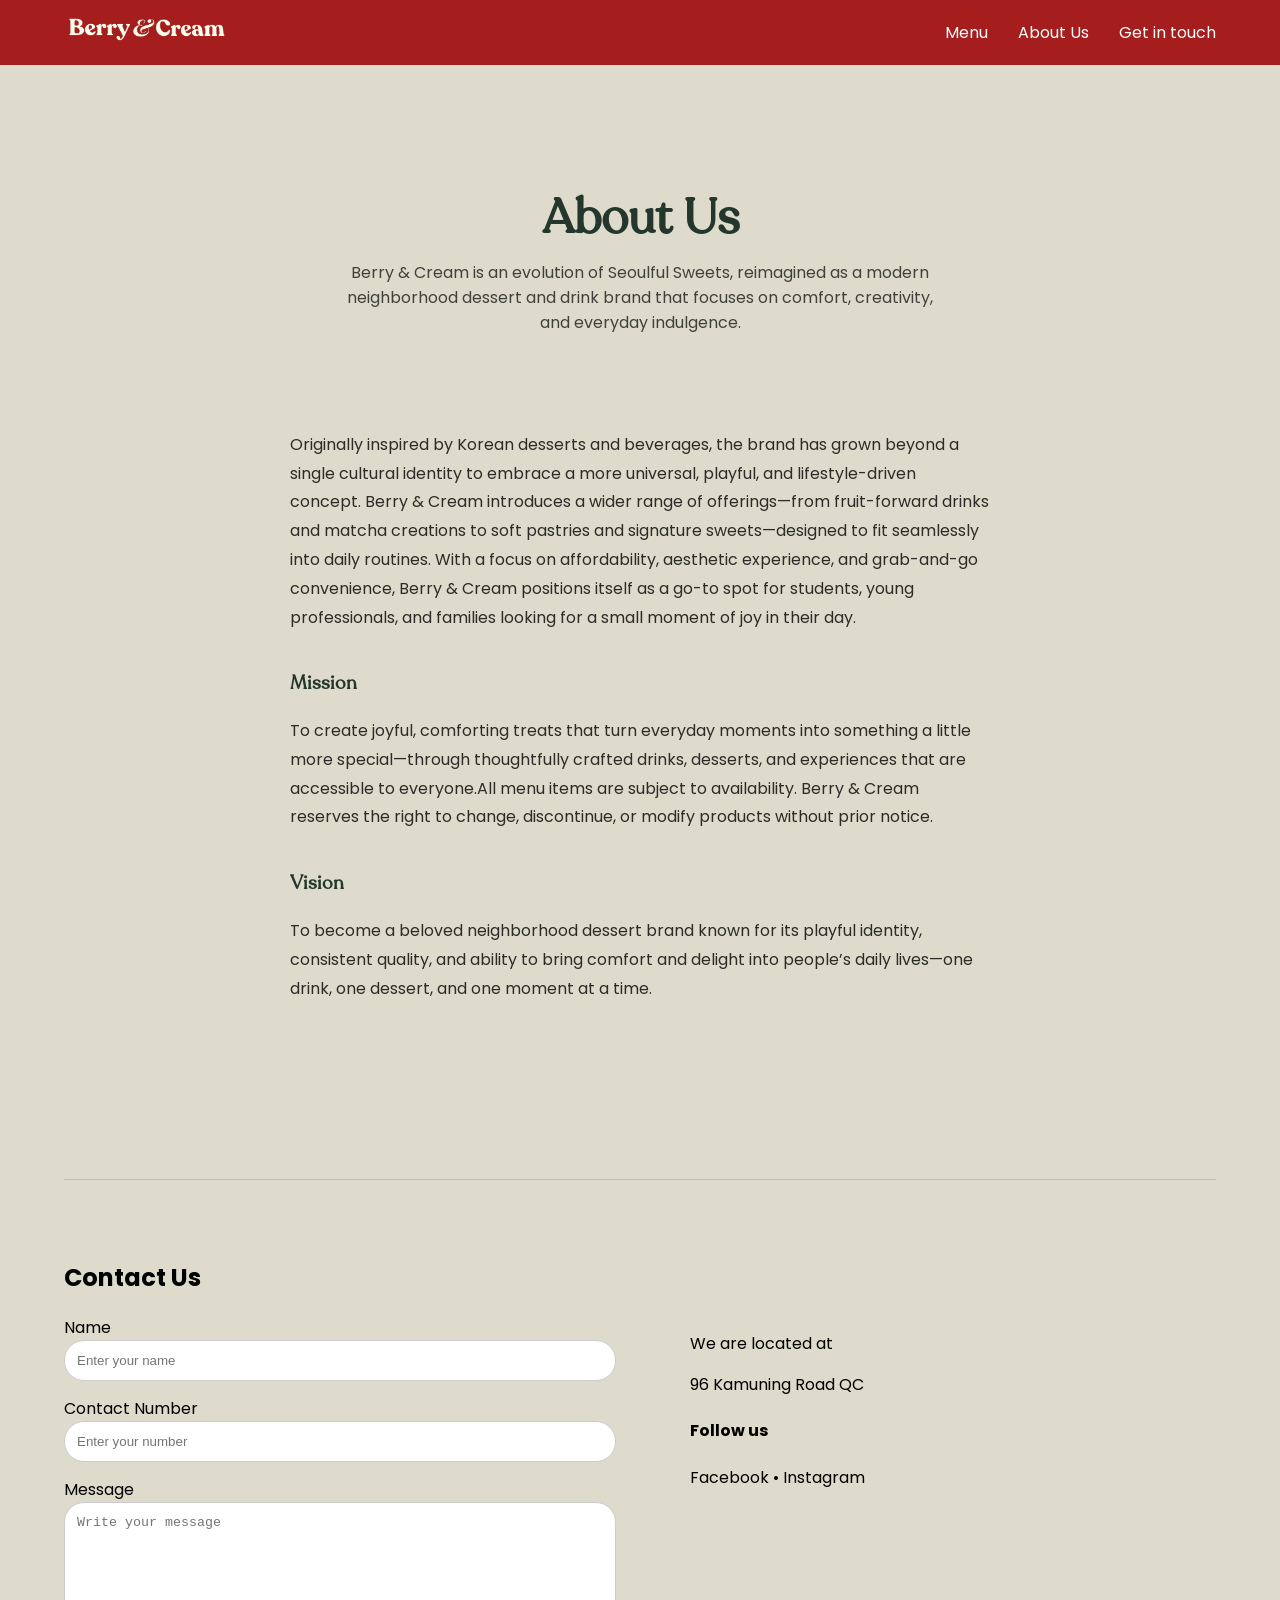
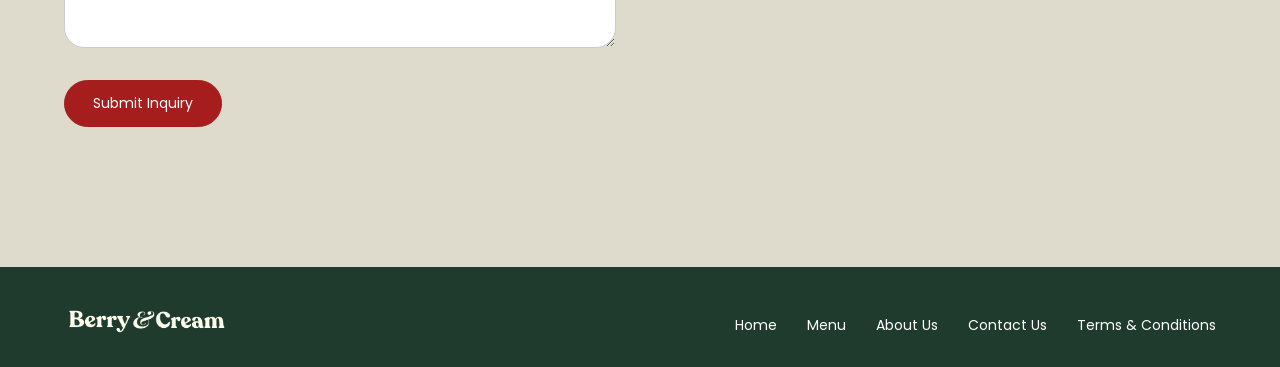
==== about.html @ bf527e6a "Add files via upload" ====
<!DOCTYPE html>
<html lang="en">

<head>

<meta charset="UTF-8">
<meta name="viewport" content="width=device-width, initial-scale=1.0">

<title>Berry & Cream</title>

<link href="https://fonts.googleapis.com/css2?family=Poppins:wght@300;400;500;600;700&display=swap" rel="stylesheet">

<link rel="stylesheet" href="style/style.css">

</head>

<body>

<!-- NAVBAR -->

<nav class="navbar">

<div class="container nav-container">

<div class="logo">
<a href="#">
<img src="images/logo.png" alt="Berry & Cream Logo">
</a>
</div>

<div class="burger" onclick="toggleMenu()">
<div></div>
<div></div>
<div></div>
</div>

<ul class="nav-links" id="navLinks">
<li><a href="menu.html">Menu</a></li>
<li><a href="about.html">About Us</a></li>
<li><a href="#contact">Get in touch</a></li>
</ul>

</div>

</nav>


<!-- TERMS HERO -->

<section class="terms-hero container">

<h1>About Us</h1>

<p class="terms-subtitle">
Berry & Cream is an evolution of Seoulful Sweets, reimagined as a modern neighborhood dessert and drink brand that focuses on comfort, creativity, and everyday indulgence.
</p>

</section>


<!-- TERMS CONTENT -->

<section class="terms container">

<div class="terms-content">

<p>
Originally inspired by Korean desserts and beverages, the brand has grown beyond a single cultural identity to embrace a more universal, playful, and lifestyle-driven concept. Berry & Cream introduces a wider range of offerings—from fruit-forward drinks and matcha creations to soft pastries and signature sweets—designed to fit seamlessly into daily routines.

With a focus on affordability, aesthetic experience, and grab-and-go convenience, Berry & Cream positions itself as a go-to spot for students, young professionals, and families looking for a small moment of joy in their day.
</p>

<h3>Mission</h3>
<p>
To create joyful, comforting treats that turn everyday moments into something a little more special—through thoughtfully crafted drinks, desserts, and experiences that are accessible to everyone.All menu items are subject to availability. Berry & Cream reserves the right
to change, discontinue, or modify products without prior notice.
</p>

<h3>Vision</h3>
<p>
To become a beloved neighborhood dessert brand known for its playful identity, consistent quality, and ability to bring comfort and delight into people’s daily lives—one drink, one dessert, and one moment at a time.
</p>

</div>

</section>





<!-- CONTACT -->

<section id="contact" class="contact container">

<h2>Contact Us</h2>

<div class="contact-grid">

<div class="contact-form">

<label>Name</label>
<input type="text" placeholder="Enter your name">

<label>Contact Number</label>
<input type="text" placeholder="Enter your number">

<label>Message</label>
<textarea placeholder="Write your message"></textarea>

<button class="contact-btn">Submit Inquiry</button>

</div>

<div class="contact-info">

<p>We are located at</p>
<p>96 Kamuning Road QC</p>

<h4>Follow us</h4>

<p>Facebook • Instagram</p>

</div>

</div>

</section>

<!-- FOOTER -->

<footer class="footer">

<div class="container footer-grid">

<div class="logo">
<a href="#">
<img src="images/logo.png" alt="Berry & Cream Logo">
</a>
</div>

<ul class="footer-links">
<li><a href="index.html">Home</a></li>
<li><a href="menu.html">Menu</a></li>
<li><a href="about.html">About Us</a></li>
<li><a href="index.html#contact">Contact Us</a></li>
<li><a href="terms.html">Terms & Conditions</a></li>

</ul>

</div>

</footer>

</body>

</html>
---- style/style.css ----
/* FONT */

@font-face {
  font-family: 'Recoleta';
  src: url('../fonts/Recoleta-RegularDEMO.otf') format('opentype');
  font-weight: normal;
  font-style: normal;
}

/* GLOBAL */

body{
margin:0;
font-family:'Poppins', sans-serif;
background:#dedbcc;
}

html{
scroll-behavior:smooth;
}

img{
max-width:100%;
height:auto;
}

/* CONTAINER */

.container{
width:1200px;
max-width:90%;
margin:auto;
}

/* NAVBAR */

.navbar{
background:#a51d1d;
padding:15px 0;
}

.nav-container{
display:flex;
justify-content:space-between;
align-items:center;
}

.logo img{
height:28px;
}

.nav-links{
display:flex;
gap:30px;
list-style:none;
margin:0;
padding:0;
}

.nav-links a{
color:white;
text-decoration:none;
font-size:16px;
}

.nav-links a:hover{
opacity:0.8;
}

/* HERO */

.hero{
background-image:url("../images/cake-hero.png");
background-size:cover;
background-position:70% center;
background-repeat:no-repeat;

height:520px;

border-radius:25px;

display:flex;
align-items:center;

padding-left:80px;
margin-top:30px;
}

.hero-content{
max-width:420px;
}

.signature{
letter-spacing:4px;
font-style:italic;
font-size:18px;
color:#202f25;
}

.hero h1{
font-family:'Recoleta', serif;
font-size:52px;
letter-spacing:-1px;
color:#24372d;
margin:10px 0 20px;
}

.order-btn{
display:inline-block;
padding:12px 32px;
border-radius:30px;
border:1px solid #a51d1d;
text-decoration:none;
color:#000;
transition:0.2s;
}

.order-btn:hover{
background:#a51d1d;
color:white;
}

/* TAGLINE */

.tagline{
background-image:url("../images/tags-bg.png");
background-size:cover;
background-position:center;
background-repeat:no-repeat;

color:white;
text-align:center;
padding:110px 20px;
}

.tagline-title{
font-family:'Recoleta', serif;
font-size:40px;
margin-bottom:5px;
}

.curve-text{
display:block;
margin:0 auto;
}

.curve-text text{
font-family:'Recoleta', serif;
font-size:35px;
fill:white;
letter-spacing:2px;
font-weight:bold;
}

.tagline-brand{
display:flex;
align-items:center;
justify-content:center;
gap:15px;
margin-bottom:25px;
}

.tagline-brand img{
height:40px;
}

.star{
color:white;
font-size:35px;
}

/* TAGS */

.tags{
margin-top:20px;
}

.tags span{
background:white;
color:#333;
padding:10px 18px;
border-radius:25px;
margin:6px;
display:inline-block;
font-size:14px;
}

/* PRODUCTS */

.products{
padding:60px 0;
}

.product-grid{
display:grid;
grid-template-columns:repeat(3,1fr);
gap:40px;
}

.product{
text-align:center;
border:1px solid #b9b7a7;
padding:30px;
background:white;
}

.product img{
width:120px;
margin-bottom:15px;
}

.product button{
padding:6px 18px;
border-radius:20px;
border:1px solid #a51d1d;
background:none;
cursor:pointer;
}

.product button:hover{
background:#a51d1d;
color:white;
}

.shop-more{
text-align:center;
margin-top:40px;
}

.shop-btn{
padding:12px 35px;
border-radius:30px;
border:2px solid #a51d1d;
background:none;
cursor:pointer;
}

.shop-btn:hover{
background:#a51d1d;
color:white;
}

/* CONTACT */

.contact{
padding:60px 0;
border-top:1px solid #c9b7b3;
margin-top:60px;
}

.contact-grid{
display:grid;
grid-template-columns:1fr 1fr;
gap:100px;
}

.contact-form input,
.contact-form textarea{
width:100%;
padding:12px;
margin-bottom:15px;
border-radius:20px;
border:1px solid #ccc;
}

.contact-form textarea{
height:120px;
}

.contact-btn{
margin-top:10px;
padding:12px 28px;
border-radius:30px;
border:1px solid #a51d1d;
background:#a51d1d;
color:white;
font-family:'Poppins', sans-serif;
font-size:14px;
cursor:pointer;
transition:0.2s;
}

.contact-btn:hover{
background:#8c1616;
}

/* FOOTER */

.footer{
background:#1f3b2d;
color:white;
padding:40px 0 25px 0;
margin-top:80px;
}

.footer-grid{
display:flex;
justify-content:space-between;
align-items:center;
flex-wrap:wrap;
}

.footer-brand img{
height:28px;
}

.footer-links{
list-style:none;
display:flex;
gap:30px;
padding:0;
margin:0;
}

.footer-links a{
text-decoration:none;
color:white;
font-family:'Poppins', sans-serif;
font-size:14px;
}

.footer-links a:hover{
opacity:0.7;
}

.footer-copy{
text-align:center;
margin-top:25px;
font-size:13px;
opacity:0.8;
}

/* RESPONSIVE */

/* tablet */

@media (max-width:900px){

.hero{
padding-left:40px;
height:460px;
}

.hero h1{
font-size:42px;
}

.product-grid{
grid-template-columns:repeat(2,1fr);
}

.contact-grid{
grid-template-columns:1fr;
}

}

/* mobile */

@media (max-width:600px){

.nav-links{
gap:15px;
font-size:14px;
}

.hero{
height:420px;
padding:30px;
background-position:center;
}

.hero h1{
font-size:34px;
}

.signature{
font-size:16px;
}

.product-grid{
grid-template-columns:1fr;
}

.tagline-title{
font-size:32px;
}

.curve-text text{
font-size:26px;
}

.star{
font-size:24px;
}

}
/* BURGER MENU */

.burger{
display:none;
flex-direction:column;
cursor:pointer;
gap:5px;
}

.burger div{
width:25px;
height:3px;
background:white;
}

/* MOBILE NAV */

@media (max-width:550px){

.nav-links{
display:none;
position:absolute;
top:70px;
right:20px;
background:#a51d1d;
flex-direction:column;
padding:20px;
border-radius:10px;
}

.nav-links.active{
display:flex;
}

.burger{
display:flex;
}

}

/* MENU HERO */

.menu-hero{
padding:80px 0 40px;
text-align:center;
}

.menu-hero h1{
font-family:'Recoleta', serif;
font-size:48px;
margin-bottom:10px;
color:#24372d;
}

.menu-hero p{
font-family:'Poppins', sans-serif;
opacity:0.7;
}


/* FILTER */

.menu-filter{
display:flex;
justify-content:center;
gap:20px;
margin-bottom:40px;
}

.filter{
padding:8px 20px;
border-radius:25px;
border:1px solid #a51d1d;
background:none;
cursor:pointer;
}

.filter.active{
background:#a51d1d;
color:white;
}


/* CTA */

.menu-cta{
text-align:center;
padding:80px 0;
}

.menu-cta h2{
font-family:'Recoleta', serif;
margin-bottom:20px;
}

/* TERMS PAGE */

.terms-hero{
text-align:center;
padding:80px 0 40px;
}

.terms-hero h1{
font-family:'Recoleta', serif;
font-size:48px;
color:#24372d;
margin-bottom:10px;
}

.terms-subtitle{
max-width:600px;
margin:auto;
opacity:0.7;
}

.terms{
padding:40px 0 100px;
}

.terms-content{
max-width:700px;
margin:auto;
line-height:1.8;
}

.terms-content h3{
font-family:'Recoleta', serif;
margin-top:35px;
margin-bottom:10px;
color:#24372d;
}

.terms-content p{
opacity:0.8;
}


#productName{
font-family:'Recoleta', serif;
font-size:32px;
margin-top:10px;
text-transform:capitalize;
}


.product-link-btn{
display:inline-block;
margin-top:15px;
padding:8px 20px;
border:1px solid #a51d1d;
border-radius:25px;
text-decoration:none;
color:#a51d1d;
transition:0.2s;
}

.product-link-btn:hover{
background:#a51d1d;
color:white;
}
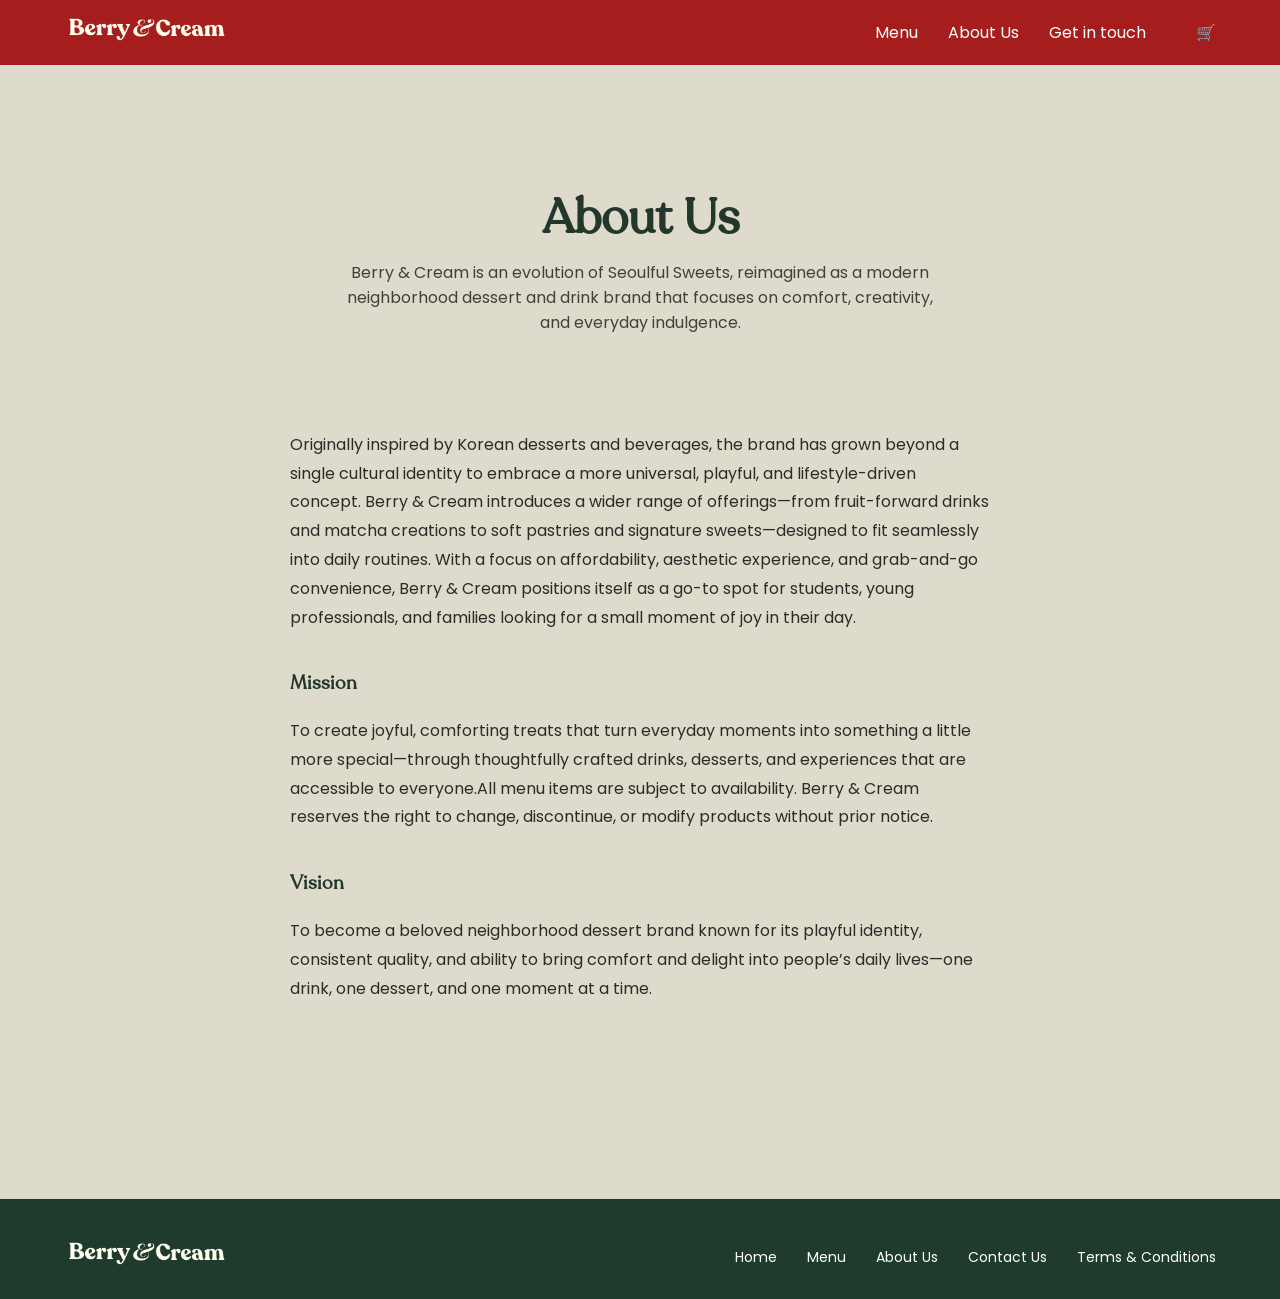
==== commit 9a05dbe2: "Add files via upload Update Checkout and Thank You Page" ====
--- a/about.html
+++ b/about.html
@@ -23,7 +23,7 @@
 <div class="container nav-container">
 
 <div class="logo">
-<a href="#">
+<a href="index.html">
 <img src="images/logo.png" alt="Berry & Cream Logo">
 </a>
 </div>
@@ -34,11 +34,21 @@
 <div></div>
 </div>
 
-<ul class="nav-links" id="navLinks">
-<li><a href="menu.html">Menu</a></li>
-<li><a href="about.html">About Us</a></li>
-<li><a href="#contact">Get in touch</a></li>
-</ul>
+
+
+    <ul class="nav-links" id="navLinks">
+      <li><a href="menu.html">Menu</a></li>
+      <li><a href="about.html">About Us</a></li>
+      <li><a href="index.html#contact">Get in touch</a></li>
+
+      <!-- CART INSIDE -->
+      <li class="nav-cart">
+        <a href="order.html" class="cart-link">
+          🛒
+          <span class="cart-count" id="cartCount">0</span>
+        </a>
+      </li>
+    </ul>
 
 </div>
 
@@ -88,45 +98,6 @@
 
 
 
-
-<!-- CONTACT -->
-
-<section id="contact" class="contact container">
-
-<h2>Contact Us</h2>
-
-<div class="contact-grid">
-
-<div class="contact-form">
-
-<label>Name</label>
-<input type="text" placeholder="Enter your name">
-
-<label>Contact Number</label>
-<input type="text" placeholder="Enter your number">
-
-<label>Message</label>
-<textarea placeholder="Write your message"></textarea>
-
-<button class="contact-btn">Submit Inquiry</button>
-
-</div>
-
-<div class="contact-info">
-
-<p>We are located at</p>
-<p>96 Kamuning Road QC</p>
-
-<h4>Follow us</h4>
-
-<p>Facebook • Instagram</p>
-
-</div>
-
-</div>
-
-</section>
-
 <!-- FOOTER -->
 
 <footer class="footer">
@@ -152,6 +123,27 @@
 
 </footer>
 
+
+<script>
+function updateCartCount() {
+  const cart = JSON.parse(localStorage.getItem("cart")) || [];
+  const cartCount = document.getElementById("cartCount");
+  if (!cartCount) return;
+
+  const totalItems = cart.reduce((sum, item) => sum + item.qty, 0);
+  cartCount.textContent = totalItems;
+
+  if (totalItems > 0) {
+    cartCount.style.display = "flex";
+  } else {
+    cartCount.style.display = "none";
+  }
+}
+
+
+updateCartCount();
+</script>
+
 </body>
 
 </html>
--- a/style/style.css
+++ b/style/style.css
@@ -554,4 +554,537 @@
 .product-link-btn:hover{
 background:#a51d1d;
 color:white;
+}
+
+
+.checkout-wrap{
+  display:flex;
+  justify-content:center;
+  align-items:center;
+  padding:60px 20px 100px;
+}
+
+.checkout-card{
+  max-width:600px;
+  width:100%;
+  margin:auto;
+  text-align:center; /* 🔥 this centers text */
+}
+
+/* Center image */
+.checkout-product-image{
+  display:block;
+  margin:0 auto 25px;
+  max-width:280px;
+}
+
+/* Center product details */
+.checkout-product-details{
+  text-align:center;
+}
+
+/* Quantity + notes center */
+.checkout-mini{
+  align-items:center;
+}
+
+.checkout-mini input{
+  text-align:center;
+}
+
+.checkout-mini textarea{
+  text-align:center;
+}
+
+/* Buttons center */
+.checkout-actions{
+  justify-content:center;
+}
+
+/* Optional: spacing improvement */
+.checkout-product-name{
+  margin-top:10px;
+}
+
+
+
+.cart-page{
+  padding: 60px 0 100px;
+}
+
+.cart-layout{
+  display: grid;
+  grid-template-columns: 2fr 1fr;
+  gap: 40px;
+  align-items: start;
+}
+
+.cart-items h2,
+.cart-summary h3{
+  font-family:'Recoleta', serif;
+  margin-bottom: 20px;
+}
+
+.cart-card{
+  display:flex;
+  align-items:center;
+  justify-content:space-between;
+  gap:20px;
+  padding:20px;
+  border:1px solid #d6d1c4;
+  background:#f6f4ed;
+  border-radius:18px;
+  margin-bottom:20px;
+}
+
+.cart-card-left{
+  display:flex;
+  align-items:center;
+  gap:18px;
+}
+
+.cart-card img{
+  width:90px;
+  height:auto;
+}
+
+.cart-product-name{
+  font-weight:600;
+  margin-bottom:6px;
+}
+
+.cart-product-price{
+  font-size:14px;
+  opacity:0.8;
+}
+
+.qty-box{
+  display:flex;
+  align-items:center;
+  gap:12px;
+  border:1px solid #d6d1c4;
+  border-radius:14px;
+  padding:8px 14px;
+}
+
+.qty-btn{
+  background:none;
+  border:none;
+  font-size:22px;
+  cursor:pointer;
+  color:#24372d;
+}
+
+.remove-btn{
+  background:none;
+  border:none;
+  color:#a51d1d;
+  cursor:pointer;
+  font-size:14px;
+}
+
+.cart-summary{
+  background:#f6f4ed;
+  border:1px solid #d6d1c4;
+  border-radius:20px;
+  padding:28px;
+}
+
+.summary-row{
+  display:flex;
+  justify-content:space-between;
+  margin-bottom:18px;
+}
+
+.summary-row.total{
+  border-top:1px solid #d6d1c4;
+  padding-top:18px;
+  font-weight:700;
+  font-size:20px;
+}
+
+.coupon-box{
+  margin-top:30px;
+}
+
+.coupon-row{
+  display:flex;
+  gap:10px;
+  margin-top:10px;
+}
+
+.coupon-row input{
+  flex:1;
+  padding:12px;
+  border-radius:14px;
+  border:1px solid #ccc;
+}
+
+.coupon-row button{
+  padding:12px 18px;
+  border:none;
+  background:#a51d1d;
+  color:white;
+  border-radius:14px;
+  cursor:pointer;
+}
+
+@media (max-width: 900px){
+  .cart-layout{
+    grid-template-columns:1fr;
+  }
+}
+
+@media (max-width: 600px){
+  .cart-card{
+    flex-direction:column;
+    align-items:flex-start;
+  }
+
+  .cart-card-left{
+    align-items:flex-start;
+  }
+}
+
+.cart-page{
+  padding: 50px 0 100px;
+}
+
+.cart-layout{
+  display: grid;
+  grid-template-columns: 2fr 1fr;
+  gap: 40px;
+  align-items: start;
+}
+
+.cart-header-row{
+  display: flex;
+  justify-content: space-between;
+  align-items: center;
+  margin-bottom: 20px;
+}
+
+.cart-header-row h2{
+  font-family: 'Recoleta', serif;
+  font-size: 32px;
+  color: #24372d;
+}
+
+.add-more-link{
+  text-decoration: none;
+  color: #24372d;
+  font-weight: 500;
+}
+
+.add-more-link:hover{
+  color: #a51d1d;
+}
+
+.cart-item{
+  display: flex;
+  justify-content: space-between;
+  align-items: center;
+  gap: 20px;
+  padding: 18px;
+  border: 1px solid #d6d1c4;
+  border-radius: 16px;
+  background: #f6f4ed;
+  margin-bottom: 15px;
+}
+
+.cart-item-left{
+  display: flex;
+  align-items: center;
+  gap: 18px;
+}
+
+.cart-item img{
+  width: 80px;
+  height: auto;
+}
+
+.cart-item-name{
+  font-weight: 600;
+  margin-bottom: 4px;
+}
+
+.cart-item-price{
+  font-size: 14px;
+  opacity: 0.75;
+}
+
+.qty-box{
+  display: flex;
+  align-items: center;
+  gap: 12px;
+  border: 1px solid #d6d1c4;
+  border-radius: 12px;
+  padding: 8px 12px;
+}
+
+.qty-btn{
+  background: none;
+  border: none;
+  font-size: 20px;
+  cursor: pointer;
+  color: #24372d;
+}
+
+.checkout-panel{
+  background: #f6f4ed;
+  border: 1px solid #d6d1c4;
+  border-radius: 22px;
+  padding: 28px;
+}
+
+.checkout-panel label{
+  display: block;
+  margin-bottom: 8px;
+  font-weight: 500;
+}
+
+.checkout-panel input{
+  width: 100%;
+  padding: 12px;
+  margin-bottom: 16px;
+  border: 1px solid #ccc;
+  border-radius: 14px;
+  box-sizing: border-box;
+}
+
+.summary-box{
+  margin-top: 10px;
+  margin-bottom: 25px;
+}
+
+.summary-box h3{
+  font-family: 'Recoleta', serif;
+  margin-bottom: 16px;
+}
+
+.summary-row{
+  display: flex;
+  justify-content: space-between;
+  margin-bottom: 14px;
+}
+
+.summary-row.total{
+  border-top: 1px solid #d6d1c4;
+  padding-top: 14px;
+  font-weight: 700;
+  font-size: 20px;
+}
+
+.checkout-actions{
+  display: flex;
+  gap: 12px;
+  flex-wrap: wrap;
+}
+
+@media (max-width: 900px){
+  .cart-layout{
+    grid-template-columns: 1fr;
+  }
+}
+
+
+.nav-cart{
+  position: relative;
+  margin-left: 20px;
+}
+
+.cart-link{
+  position: relative;
+  display: inline-flex;
+  align-items: center;
+  justify-content: center;
+  text-decoration: none;
+}
+
+.cart-icon{
+  font-size: 28px;
+  line-height: 1;
+}
+
+.cart-count{
+  position: absolute;
+  top: -8px;
+  right: -10px;
+  min-width: 20px;
+  height: 20px;
+  padding: 0 5px;
+  border-radius: 999px;
+  background: #d63b5d;
+  color: white;
+  font-size: 12px;
+  font-weight: 700;
+  display: flex;
+  align-items: center;
+  justify-content: center;
+}
+
+
+/* Center image */
+
+.thank-you-box{
+  margin-top:25px;
+  padding:20px;
+  border:1px solid #d6d1c4;
+  border-radius:16px;
+  background:#f6f4ed;
+}
+
+.thank-you-box h3{
+  margin-bottom:10px;
+  font-family:'Recoleta', serif;
+  color:#24372d;
+}
+
+.thank-you-box p{
+  margin:0;
+  font-size:14px;
+  line-height:1.6;
+}
+
+
+
+.checkout-thankyou{
+  padding: 70px 20px 100px;
+  text-align: center;
+}
+
+.checkout-thankyou h1{
+  font-family: 'Recoleta', serif;
+  font-size: 48px;
+  color: #24372d;
+  margin-bottom: 16px;
+}
+
+.thankyou-text{
+  max-width: 760px;
+  margin: 0 auto 40px;
+  font-size: 16px;
+  line-height: 1.7;
+  color: #4b4b4b;
+}
+
+.thankyou-card{
+  max-width: 650px;
+  margin: 0 auto;
+  background: #f6f4ed;
+  border: 1px solid #d6d1c4;
+  border-radius: 28px;
+  padding: 36px;
+  text-align: left;
+  box-shadow: 0 10px 30px rgba(0,0,0,0.04);
+}
+
+.thankyou-meta{
+  text-align: center;
+  margin-bottom: 28px;
+}
+
+.thankyou-meta p{
+  margin: 6px 0;
+  font-size: 15px;
+  color: #333;
+}
+
+.pickup-only{
+  color: #a51d1d;
+  font-weight: 600;
+}
+
+.order-items{
+  margin-bottom: 28px;
+}
+
+.order-items h3,
+.payment-summary h3{
+  font-family: 'Recoleta', serif;
+  font-size: 30px;
+  color: #24372d;
+  text-align: center;
+  margin-bottom: 18px;
+}
+
+.checkout-item{
+  display: flex;
+  justify-content: space-between;
+  align-items: flex-start;
+  gap: 20px;
+  padding: 14px 0;
+  border-bottom: 1px solid #ddd5c8;
+}
+
+.checkout-item:last-child{
+  border-bottom: none;
+}
+
+.checkout-item-name{
+  font-weight: 600;
+  margin-bottom: 4px;
+}
+
+.checkout-item-sub{
+  font-size: 14px;
+  color: #666;
+}
+
+.checkout-item-price{
+  font-weight: 600;
+  white-space: nowrap;
+}
+
+.payment-summary{
+  border-top: 1px solid #d6d1c4;
+  padding-top: 22px;
+}
+
+.summary-row{
+  display: flex;
+  justify-content: space-between;
+  margin-bottom: 12px;
+  font-size: 16px;
+}
+
+.summary-row.total{
+  margin-top: 14px;
+  padding-top: 14px;
+  border-top: 1px solid #d6d1c4;
+  font-size: 24px;
+  font-weight: 700;
+}
+
+.checkout-finish{
+  margin-top: 28px;
+  text-align: center;
+}
+
+.checkout-finish .secondary-btn,
+.checkout-finish .order-btn{
+  margin: 6px;
+}
+
+@media (max-width: 600px){
+  .checkout-thankyou h1{
+    font-size: 36px;
+  }
+
+  .thankyou-card{
+    padding: 22px;
+  }
+
+  .checkout-item{
+    flex-direction: column;
+    gap: 8px;
+  }
+
+  .checkout-item-price{
+    white-space: normal;
+  }
+
+  .summary-row.total{
+    font-size: 20px;
+  }
 }
